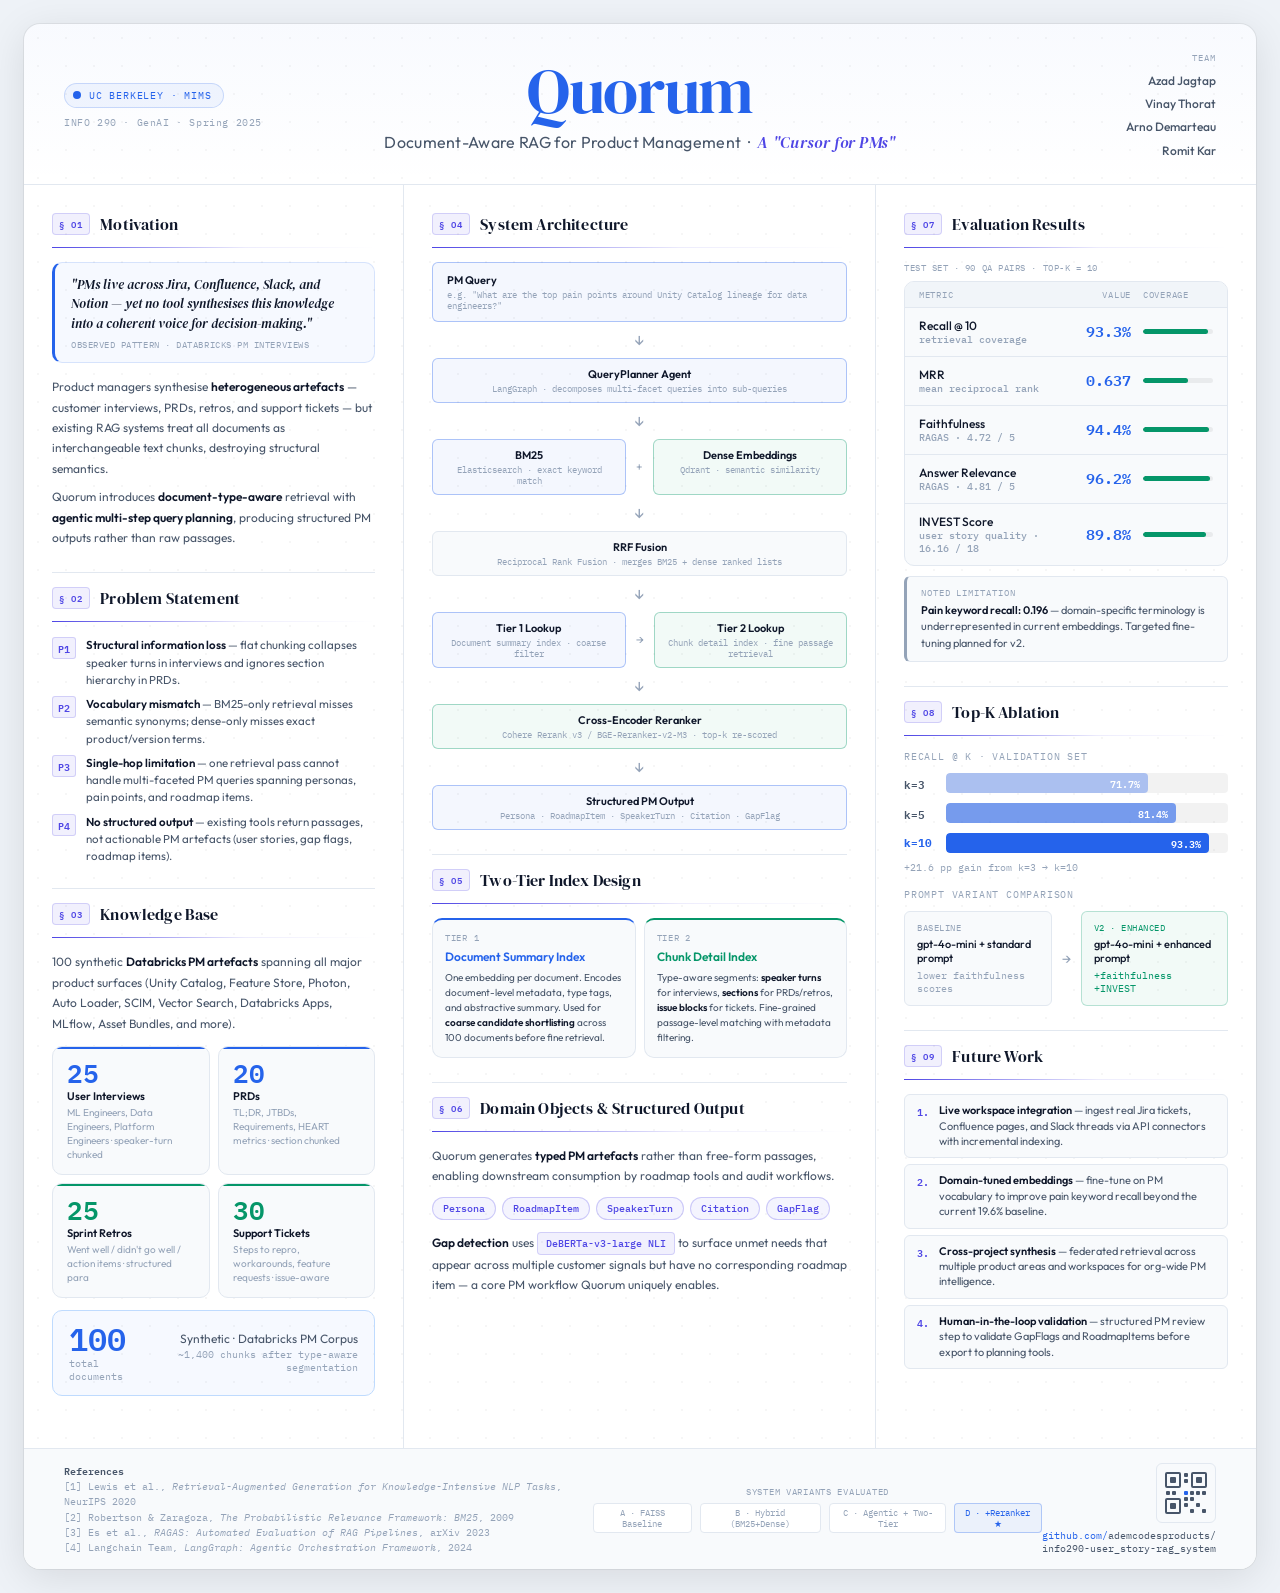
==== quorum_poster.html @ 97dcf59f "Add files via upload" ====
<!DOCTYPE html>
<html lang="en">
<head>
  <meta charset="UTF-8">
  <meta name="viewport" content="width=1800">
  <title>Quorum — Academic Poster</title>
  <link rel="preconnect" href="https://fonts.googleapis.com">
  <link rel="preconnect" href="https://fonts.gstatic.com" crossorigin>
  <link href="https://fonts.googleapis.com/css2?family=DM+Serif+Display:ital@0;1&family=IBM+Plex+Mono:ital,wght@0,400;0,500;0,600;1,400&family=Outfit:wght@300;400;500;600;700;800&display=swap" rel="stylesheet">

  <style>
    /* ─── TOKENS ──────────────────────────────────────────────── */
    :root {
      --bg:          #FFFFFF;
      --surface:     #F8FAFC;
      --surface-hi:  #F1F5F9;
      --border:      #E2E8F0;
      --border-accent: #BFDBFE;

      --text-primary:   #0F172A;
      --text-secondary: #475569;
      --text-dim:       #94A3B8;

      /* 3 accent colors only */
      --accent:  #2563EB;   /* blue  — architecture, key UI */
      --accent2: #059669;   /* green — results, positive */
      --accent3: #4F46E5;   /* indigo — section nums, chips */

      --font-display: 'DM Serif Display', serif;
      --font-body:    'Outfit', sans-serif;
      --font-mono:    'IBM Plex Mono', monospace;

      --r-sm: 6px;
      --r-md: 10px;
      --r-lg: 16px;
    }

    /* ─── RESET ───────────────────────────────────────────────── */
    *, *::before, *::after { box-sizing: border-box; margin: 0; padding: 0; }

    /* ─── POSTER CANVAS ───────────────────────────────────────── */
    body {
      background: #EEF2F7;
      display: flex;
      justify-content: center;
      align-items: flex-start;
      padding: 24px;
      min-height: 100vh;
      font-family: var(--font-body);
      color: var(--text-primary);
    }

    .poster {
      width: 1800px;
      min-height: 1240px;
      background: var(--bg);
      position: relative;
      overflow: hidden;
      border-radius: var(--r-lg);
      box-shadow: 0 8px 40px rgba(0,0,0,0.10), 0 0 0 1px rgba(0,0,0,0.06);
    }

    /* subtle dot-grid texture */
    .poster::before {
      content: '';
      position: absolute;
      inset: 0;
      background-image: radial-gradient(circle, rgba(0,0,0,0.035) 1px, transparent 1px);
      background-size: 28px 28px;
      pointer-events: none;
      z-index: 0;
    }

    .poster > * { position: relative; z-index: 1; }

    /* ─── HEADER ──────────────────────────────────────────────── */
    header {
      display: grid;
      grid-template-columns: 220px 1fr 220px;
      align-items: center;
      padding: 28px 40px 24px;
      border-bottom: 1px solid var(--border);
      background: linear-gradient(180deg, rgba(37,99,235,0.03) 0%, transparent 100%);
      gap: 20px;
    }

    .badge-left {
      display: flex;
      flex-direction: column;
      gap: 8px;
    }

    .institution-badge {
      display: inline-flex;
      align-items: center;
      gap: 8px;
      background: rgba(37,99,235,0.06);
      border: 1px solid rgba(37,99,235,0.2);
      border-radius: 20px;
      padding: 5px 12px 5px 8px;
      width: fit-content;
    }

    .inst-dot {
      width: 8px; height: 8px;
      background: var(--accent);
      border-radius: 50%;
      flex-shrink: 0;
    }

    .institution-badge span {
      font-family: var(--font-mono);
      font-size: 10px;
      color: var(--accent);
      letter-spacing: 0.08em;
      text-transform: uppercase;
    }

    .course-tag {
      font-family: var(--font-mono);
      font-size: 10px;
      color: var(--text-dim);
      letter-spacing: 0.06em;
    }

    .header-center { text-align: center; }

    .poster-title {
      font-family: var(--font-display);
      font-size: 64px;
      line-height: 1;
      letter-spacing: -0.02em;
      color: var(--text-primary);
      margin-bottom: 8px;
    }

    .poster-title span { color: var(--accent); }

    .poster-subtitle {
      font-family: var(--font-body);
      font-size: 16px;
      font-weight: 400;
      color: var(--text-secondary);
      letter-spacing: 0.02em;
    }

    .poster-subtitle em {
      font-style: italic;
      font-family: var(--font-display);
      color: var(--accent3);
    }

    .badge-right {
      text-align: right;
      display: flex;
      flex-direction: column;
      gap: 4px;
      align-items: flex-end;
    }

    .team-label {
      font-family: var(--font-mono);
      font-size: 9px;
      color: var(--text-dim);
      letter-spacing: 0.1em;
      text-transform: uppercase;
      margin-bottom: 4px;
    }

    .team-name {
      font-size: 12px;
      font-weight: 500;
      color: var(--text-secondary);
      line-height: 1.6;
    }

    /* ─── BODY GRID ───────────────────────────────────────────── */
    .body {
      display: grid;
      grid-template-columns: 380px 1fr 380px;
      gap: 0;
      min-height: 1040px;
    }

    .col {
      padding: 28px 28px;
      border-right: 1px solid var(--border);
    }

    .col:last-child { border-right: none; }

    /* ─── SECTION HEADERS ─────────────────────────────────────── */
    .section { margin-bottom: 24px; }

    .section-header {
      display: flex;
      align-items: center;
      gap: 10px;
      margin-bottom: 12px;
    }

    .section-num {
      font-family: var(--font-mono);
      font-size: 9px;
      font-weight: 600;
      color: var(--accent3);
      letter-spacing: 0.12em;
      background: rgba(79,70,229,0.08);
      border: 1px solid rgba(79,70,229,0.2);
      border-radius: 4px;
      padding: 2px 6px;
    }

    .section-title {
      font-family: var(--font-display);
      font-size: 16px;
      color: var(--text-primary);
      letter-spacing: 0.01em;
      flex: 1;
    }

    .section-rule {
      height: 1px;
      background: linear-gradient(90deg, var(--accent3) 0%, rgba(79,70,229,0.1) 60%, transparent 100%);
      margin-bottom: 14px;
    }

    .body-text {
      font-size: 12px;
      font-weight: 400;
      color: var(--text-secondary);
      line-height: 1.7;
    }

    strong { color: var(--text-primary); font-weight: 600; }

    /* ─── TAGS / PILLS ────────────────────────────────────────── */
    .tag {
      display: inline-block;
      font-family: var(--font-mono);
      font-size: 10px;
      padding: 2px 8px;
      border-radius: 4px;
      font-weight: 500;
    }
    .tag-accent  { background: rgba(37,99,235,0.08); color: var(--accent); border: 1px solid rgba(37,99,235,0.2); }
    .tag-accent3 { background: rgba(79,70,229,0.08); color: var(--accent3); border: 1px solid rgba(79,70,229,0.2); }

    /* ─── CORPUS CARDS ────────────────────────────────────────── */
    .corpus-grid {
      display: grid;
      grid-template-columns: 1fr 1fr;
      gap: 8px;
      margin-top: 12px;
    }

    .corpus-card {
      background: var(--surface);
      border: 1px solid var(--border);
      border-radius: var(--r-md);
      padding: 12px 14px;
      position: relative;
      overflow: hidden;
    }

    .corpus-card::before {
      content: '';
      position: absolute;
      top: 0; left: 0; right: 0;
      height: 2px;
    }

    .corpus-card.interviews::before,
    .corpus-card.prds::before        { background: var(--accent); }
    .corpus-card.retros::before,
    .corpus-card.tickets::before     { background: var(--accent2); }

    .corpus-card-count {
      font-family: var(--font-mono);
      font-size: 26px;
      font-weight: 600;
      line-height: 1;
      margin-bottom: 4px;
      color: var(--accent);
    }

    .corpus-card.retros  .corpus-card-count,
    .corpus-card.tickets .corpus-card-count { color: var(--accent2); }

    .corpus-card-label {
      font-size: 11px;
      color: var(--text-primary);
      font-weight: 600;
    }

    .corpus-card-desc {
      font-size: 10px;
      color: var(--text-dim);
      margin-top: 3px;
      line-height: 1.4;
    }

    .corpus-total {
      margin-top: 12px;
      background: rgba(37,99,235,0.04);
      border: 1px solid var(--border-accent);
      border-radius: var(--r-md);
      padding: 12px 16px;
      display: flex;
      align-items: center;
      justify-content: space-between;
    }

    .corpus-total-num {
      font-family: var(--font-mono);
      font-size: 32px;
      font-weight: 600;
      color: var(--accent);
      line-height: 1;
    }

    .corpus-total-label {
      font-size: 12px;
      color: var(--text-secondary);
      text-align: right;
    }

    /* ─── ARCHITECTURE DIAGRAM ────────────────────────────────── */
    .arch-pipeline {
      display: flex;
      flex-direction: column;
      gap: 6px;
      margin-top: 8px;
    }

    .arch-row { display: flex; align-items: center; gap: 6px; }

    .arch-box {
      flex: 1;
      background: var(--surface);
      border: 1px solid var(--border);
      border-radius: var(--r-sm);
      padding: 8px 12px;
      font-size: 11px;
      font-weight: 500;
      text-align: center;
      color: var(--text-secondary);
    }

    .arch-box.primary {
      border-color: rgba(37,99,235,0.35);
      background: rgba(37,99,235,0.05);
      color: var(--accent);
    }

    .arch-box.positive {
      border-color: rgba(5,150,105,0.35);
      background: rgba(5,150,105,0.05);
      color: var(--accent2);
    }

    .arch-box-subtitle {
      font-size: 9px;
      color: var(--text-dim);
      font-family: var(--font-mono);
      margin-top: 2px;
      font-weight: 400;
    }

    .arch-pair {
      display: flex;
      gap: 6px;
    }

    .arch-pair .arch-box { flex: 1; }

    /* ─── TIER DIAGRAM ────────────────────────────────────────── */
    .tier-container {
      display: flex;
      gap: 8px;
      margin-top: 8px;
    }

    .tier-card {
      flex: 1;
      background: var(--surface);
      border: 1px solid var(--border);
      border-radius: var(--r-md);
      padding: 12px;
    }

    .tier-label {
      font-family: var(--font-mono);
      font-size: 9px;
      color: var(--text-dim);
      letter-spacing: 0.08em;
      text-transform: uppercase;
      margin-bottom: 6px;
    }

    .tier-title {
      font-size: 12px;
      font-weight: 600;
      margin-bottom: 6px;
    }

    .tier-card.t1 { border-top: 2px solid var(--accent); }
    .tier-card.t1 .tier-title { color: var(--accent); }
    .tier-card.t2 { border-top: 2px solid var(--accent2); }
    .tier-card.t2 .tier-title { color: var(--accent2); }

    .tier-desc {
      font-size: 10px;
      color: var(--text-secondary);
      line-height: 1.5;
    }

    /* ─── DOMAIN OBJECTS ──────────────────────────────────────── */
    .domain-chips {
      display: flex;
      flex-wrap: wrap;
      gap: 6px;
      margin-top: 10px;
    }

    .domain-chip {
      font-family: var(--font-mono);
      font-size: 10px;
      padding: 4px 10px;
      border-radius: 20px;
      font-weight: 500;
      border: 1px solid rgba(79,70,229,0.25);
      background: rgba(79,70,229,0.06);
      color: var(--accent3);
    }

    /* ─── COMPACT METRICS TABLE ───────────────────────────────── */
    .metrics-table {
      background: var(--surface);
      border: 1px solid var(--border);
      border-radius: var(--r-md);
      overflow: hidden;
      margin-top: 8px;
    }

    .metrics-table-header {
      display: grid;
      grid-template-columns: 1fr 90px 70px;
      padding: 7px 14px;
      background: var(--surface-hi);
      border-bottom: 1px solid var(--border);
      font-family: var(--font-mono);
      font-size: 9px;
      color: var(--text-dim);
      letter-spacing: 0.08em;
      text-transform: uppercase;
    }

    .metric-row {
      display: grid;
      grid-template-columns: 1fr 90px 70px;
      align-items: center;
      padding: 0 14px;
      border-bottom: 1px solid var(--border);
      min-height: 42px;
    }

    .metric-row:last-child { border-bottom: none; }

    .metric-row-name {
      font-size: 12px;
      font-weight: 500;
      color: var(--text-primary);
      padding: 10px 0;
    }

    .metric-row-sub {
      font-size: 10px;
      color: var(--text-dim);
      font-family: var(--font-mono);
      display: block;
    }

    .metric-row-value {
      font-family: var(--font-mono);
      font-size: 15px;
      font-weight: 600;
      color: var(--accent);
      text-align: right;
      padding-right: 12px;
    }

    .metric-row-bar-wrap {
      height: 5px;
      background: rgba(0,0,0,0.06);
      border-radius: 3px;
      overflow: hidden;
    }

    .metric-row-bar {
      height: 100%;
      border-radius: 3px;
      background: var(--accent2);
    }

    /* ─── LIMITATION BOX ──────────────────────────────────────── */
    .limitation-box {
      background: var(--surface);
      border: 1px solid var(--border);
      border-left: 3px solid var(--text-dim);
      border-radius: var(--r-sm);
      padding: 10px 14px;
      margin-top: 10px;
    }

    .limitation-label {
      font-family: var(--font-mono);
      font-size: 9px;
      color: var(--text-dim);
      letter-spacing: 0.1em;
      text-transform: uppercase;
      margin-bottom: 4px;
    }

    .limitation-text {
      font-size: 11px;
      color: var(--text-secondary);
      line-height: 1.5;
    }

    /* ─── ABLATION CHART ──────────────────────────────────────── */
    .ablation-title {
      font-family: var(--font-mono);
      font-size: 10px;
      color: var(--text-dim);
      letter-spacing: 0.08em;
      text-transform: uppercase;
      margin-bottom: 10px;
    }

    .ablation-chart {
      display: flex;
      flex-direction: column;
      gap: 10px;
    }

    .ablation-row {
      display: flex;
      align-items: center;
      gap: 10px;
    }

    .ablation-key {
      font-family: var(--font-mono);
      font-size: 11px;
      font-weight: 600;
      width: 32px;
      flex-shrink: 0;
      color: var(--text-secondary);
    }

    .ablation-bar-bg {
      flex: 1;
      height: 20px;
      background: rgba(0,0,0,0.05);
      border-radius: 4px;
      overflow: hidden;
    }

    .ablation-bar-fill {
      height: 100%;
      border-radius: 4px;
      display: flex;
      align-items: center;
      justify-content: flex-end;
      padding-right: 8px;
    }

    .ablation-bar-fill.low  { background: rgba(37,99,235,0.35); }
    .ablation-bar-fill.mid  { background: rgba(37,99,235,0.60); }
    .ablation-bar-fill.high { background: var(--accent); }

    .ablation-bar-label {
      font-family: var(--font-mono);
      font-size: 10px;
      font-weight: 600;
      color: #fff;
    }

    /* ─── FUTURE WORK ─────────────────────────────────────────── */
    .future-grid {
      display: flex;
      flex-direction: column;
      gap: 6px;
    }

    .future-item {
      display: flex;
      align-items: flex-start;
      gap: 10px;
      background: var(--surface);
      border: 1px solid var(--border);
      border-radius: var(--r-sm);
      padding: 8px 12px;
      font-size: 11px;
      color: var(--text-secondary);
      line-height: 1.4;
    }

    .future-num {
      font-family: var(--font-mono);
      font-size: 10px;
      font-weight: 600;
      color: var(--accent3);
      flex-shrink: 0;
      margin-top: 1px;
    }

    /* ─── MOTIVATION CALLOUT ──────────────────────────────────── */
    .callout {
      background: rgba(37,99,235,0.04);
      border: 1px solid rgba(37,99,235,0.15);
      border-left: 3px solid var(--accent);
      border-radius: var(--r-md);
      padding: 12px 16px;
      margin-bottom: 14px;
    }

    .callout-quote {
      font-family: var(--font-display);
      font-style: italic;
      font-size: 13px;
      color: var(--text-primary);
      line-height: 1.5;
    }

    .callout-source {
      font-family: var(--font-mono);
      font-size: 9px;
      color: var(--text-dim);
      margin-top: 6px;
      letter-spacing: 0.06em;
      text-transform: uppercase;
    }

    /* ─── PROBLEM ITEMS ───────────────────────────────────────── */
    .problem-list {
      display: flex;
      flex-direction: column;
      gap: 7px;
    }

    .problem-item {
      display: flex;
      gap: 10px;
      align-items: flex-start;
    }

    .problem-num {
      font-family: var(--font-mono);
      font-size: 10px;
      font-weight: 600;
      color: var(--accent3);
      background: rgba(79,70,229,0.08);
      border: 1px solid rgba(79,70,229,0.2);
      border-radius: 3px;
      padding: 1px 5px;
      flex-shrink: 0;
      margin-top: 1px;
    }

    .problem-text {
      font-size: 11.5px;
      color: var(--text-secondary);
      line-height: 1.5;
    }

    /* ─── SMALL SEPARATOR ─────────────────────────────────────── */
    .mini-sep {
      height: 1px;
      background: var(--border);
      margin: 14px 0;
    }

    /* ─── FOOTER ──────────────────────────────────────────────── */
    footer {
      border-top: 1px solid var(--border);
      padding: 14px 40px;
      display: flex;
      align-items: center;
      justify-content: space-between;
      background: var(--surface);
    }

    .footer-refs {
      font-family: var(--font-mono);
      font-size: 9.5px;
      color: var(--text-dim);
      line-height: 1.6;
    }

    .footer-refs strong { color: var(--text-secondary); }

    .footer-middle { text-align: center; }

    .footer-system-label {
      font-family: var(--font-mono);
      font-size: 9px;
      color: var(--text-dim);
      letter-spacing: 0.08em;
      text-transform: uppercase;
      margin-bottom: 6px;
    }

    .footer-variants { display: flex; gap: 8px; }

    .variant-chip {
      font-family: var(--font-mono);
      font-size: 9px;
      padding: 3px 8px;
      border-radius: 4px;
      border: 1px solid var(--border);
      color: var(--text-dim);
      background: var(--bg);
    }

    .variant-chip.active {
      color: var(--accent);
      border-color: rgba(37,99,235,0.3);
      background: rgba(37,99,235,0.06);
    }

    .footer-github {
      text-align: right;
      display: flex;
      flex-direction: column;
      align-items: flex-end;
      gap: 6px;
    }

    .github-link {
      font-family: var(--font-mono);
      font-size: 10px;
      color: var(--text-secondary);
    }

    .github-link span { color: var(--accent); }

    .qr-box {
      width: 60px; height: 60px;
      border: 1px solid var(--border);
      border-radius: var(--r-sm);
      background: var(--surface);
      display: flex;
      align-items: center;
      justify-content: center;
    }

    /* prompt variant comparison */
    .variant-compare {
      display: flex;
      gap: 8px;
      margin-top: 8px;
    }

    .vc-box {
      flex: 1;
      background: var(--surface);
      border: 1px solid var(--border);
      border-radius: var(--r-sm);
      padding: 10px 12px;
    }

    .vc-box.active {
      background: rgba(5,150,105,0.05);
      border-color: rgba(5,150,105,0.25);
    }

    .vc-label {
      font-family: var(--font-mono);
      font-size: 9px;
      color: var(--text-dim);
      text-transform: uppercase;
      letter-spacing: 0.06em;
      margin-bottom: 4px;
    }

    .vc-box.active .vc-label { color: var(--accent2); }

    .vc-name {
      font-size: 11px;
      font-weight: 500;
      color: var(--text-primary);
    }

    .vc-note {
      font-family: var(--font-mono);
      font-size: 10px;
      color: var(--text-dim);
      margin-top: 4px;
    }

    .vc-box.active .vc-note { color: var(--accent2); }
  </style>
</head>
<body>
<div class="poster">

  <!-- ════════════════════════════════ HEADER ════════════════════════════════ -->
  <header>
    <div class="badge-left">
      <div class="institution-badge">
        <span class="inst-dot"></span>
        <span>UC Berkeley · MIMS</span>
      </div>
      <div class="course-tag">INFO 290 · GenAI · Spring 2025</div>
    </div>

    <div class="header-center">
      <div class="poster-title"><span>Quorum</span></div>
      <div class="poster-subtitle">
        Document-Aware RAG for Product Management &nbsp;·&nbsp;
        <em>A "Cursor for PMs"</em>
      </div>
    </div>

    <div class="badge-right">
      <div class="team-label">Team</div>
      <div class="team-name">Azad Jagtap</div>
      <div class="team-name">Vinay Thorat</div>
      <div class="team-name">Arno Demarteau</div>
      <div class="team-name">Romit Kar</div>
    </div>
  </header>

  <!-- ════════════════════════════════ BODY ══════════════════════════════════ -->
  <div class="body">

    <!-- ═══════════ COL 1 — Motivation, Problem, Knowledge Base ═══════════ -->
    <div class="col">

      <!-- § 1 MOTIVATION -->
      <div class="section">
        <div class="section-header">
          <span class="section-num">§ 01</span>
          <span class="section-title">Motivation</span>
        </div>
        <div class="section-rule"></div>

        <div class="callout">
          <div class="callout-quote">"PMs live across Jira, Confluence, Slack, and Notion — yet no tool synthesises this knowledge into a coherent voice for decision-making."</div>
          <div class="callout-source">Observed pattern · Databricks PM interviews</div>
        </div>

        <p class="body-text">
          Product managers synthesise <strong>heterogeneous artefacts</strong> — customer interviews,
          PRDs, retros, and support tickets — but existing RAG systems treat all documents as
          interchangeable text chunks, destroying structural semantics.
        </p>
        <p class="body-text" style="margin-top: 8px;">
          Quorum introduces <strong>document-type-aware</strong> retrieval with
          <strong>agentic multi-step query planning</strong>, producing structured PM
          outputs rather than raw passages.
        </p>
      </div>

      <div class="mini-sep"></div>

      <!-- § 2 PROBLEM -->
      <div class="section">
        <div class="section-header">
          <span class="section-num">§ 02</span>
          <span class="section-title">Problem Statement</span>
        </div>
        <div class="section-rule"></div>

        <div class="problem-list">
          <div class="problem-item">
            <span class="problem-num">P1</span>
            <span class="problem-text"><strong>Structural information loss</strong> — flat chunking collapses speaker turns in interviews and ignores section hierarchy in PRDs.</span>
          </div>
          <div class="problem-item">
            <span class="problem-num">P2</span>
            <span class="problem-text"><strong>Vocabulary mismatch</strong> — BM25-only retrieval misses semantic synonyms; dense-only misses exact product/version terms.</span>
          </div>
          <div class="problem-item">
            <span class="problem-num">P3</span>
            <span class="problem-text"><strong>Single-hop limitation</strong> — one retrieval pass cannot handle multi-faceted PM queries spanning personas, pain points, and roadmap items.</span>
          </div>
          <div class="problem-item">
            <span class="problem-num">P4</span>
            <span class="problem-text"><strong>No structured output</strong> — existing tools return passages, not actionable PM artefacts (user stories, gap flags, roadmap items).</span>
          </div>
        </div>
      </div>

      <div class="mini-sep"></div>

      <!-- § 3 KNOWLEDGE BASE -->
      <div class="section">
        <div class="section-header">
          <span class="section-num">§ 03</span>
          <span class="section-title">Knowledge Base</span>
        </div>
        <div class="section-rule"></div>

        <p class="body-text">
          100 synthetic <strong>Databricks PM artefacts</strong> spanning all major product surfaces
          (Unity Catalog, Feature Store, Photon, Auto Loader, SCIM, Vector Search,
          Databricks Apps, MLflow, Asset Bundles, and more).
        </p>

        <div class="corpus-grid">
          <div class="corpus-card interviews">
            <div class="corpus-card-count">25</div>
            <div class="corpus-card-label">User Interviews</div>
            <div class="corpus-card-desc">ML Engineers, Data Engineers, Platform Engineers · speaker-turn chunked</div>
          </div>
          <div class="corpus-card prds">
            <div class="corpus-card-count">20</div>
            <div class="corpus-card-label">PRDs</div>
            <div class="corpus-card-desc">TL;DR, JTBDs, Requirements, HEART metrics · section chunked</div>
          </div>
          <div class="corpus-card retros">
            <div class="corpus-card-count">25</div>
            <div class="corpus-card-label">Sprint Retros</div>
            <div class="corpus-card-desc">Went well / didn't go well / action items · structured para</div>
          </div>
          <div class="corpus-card tickets">
            <div class="corpus-card-count">30</div>
            <div class="corpus-card-label">Support Tickets</div>
            <div class="corpus-card-desc">Steps to repro, workarounds, feature requests · issue-aware</div>
          </div>
        </div>

        <div class="corpus-total">
          <div>
            <div class="corpus-total-num">100</div>
            <div style="font-size:10px; color:var(--text-dim); font-family:var(--font-mono); margin-top:2px;">total documents</div>
          </div>
          <div class="corpus-total-label">
            <div style="color:var(--text-secondary); font-size:12px;">Synthetic · Databricks PM Corpus</div>
            <div style="font-family:var(--font-mono); font-size:10px; color:var(--text-dim); margin-top:2px;">~1,400 chunks after type-aware segmentation</div>
          </div>
        </div>
      </div>

    </div><!-- /col 1 -->

    <!-- ═══════════ COL 2 — Architecture, Two-Tier Index, Domain Objects ═════ -->
    <div class="col">

      <!-- § 4 SYSTEM ARCHITECTURE -->
      <div class="section">
        <div class="section-header">
          <span class="section-num">§ 04</span>
          <span class="section-title">System Architecture</span>
        </div>
        <div class="section-rule"></div>

        <div class="arch-pipeline">
          <div class="arch-row">
            <div class="arch-box primary" style="text-align:left; padding: 10px 14px;">
              <strong>PM Query</strong>
              <div class="arch-box-subtitle">e.g. "What are the top pain points around Unity Catalog lineage for data engineers?"</div>
            </div>
          </div>

          <div style="display:flex; justify-content:center; color:var(--text-dim); font-size:16px; padding: 2px 0;">↓</div>

          <div class="arch-row">
            <div class="arch-box primary">
              <strong>QueryPlanner Agent</strong>
              <div class="arch-box-subtitle">LangGraph · decomposes multi-facet queries into sub-queries</div>
            </div>
          </div>

          <div style="display:flex; justify-content:center; color:var(--text-dim); font-size:16px; padding: 2px 0;">↓</div>

          <div class="arch-pair">
            <div class="arch-box primary">
              <strong>BM25</strong>
              <div class="arch-box-subtitle">Elasticsearch · exact keyword match</div>
            </div>
            <div style="display:flex; align-items:center; color:var(--text-dim); font-size:12px; flex-shrink:0; padding:0 4px;">+</div>
            <div class="arch-box positive">
              <strong>Dense Embeddings</strong>
              <div class="arch-box-subtitle">Qdrant · semantic similarity</div>
            </div>
          </div>

          <div style="display:flex; justify-content:center; color:var(--text-dim); font-size:16px; padding: 2px 0;">↓</div>

          <div class="arch-row">
            <div class="arch-box">
              <strong>RRF Fusion</strong>
              <div class="arch-box-subtitle">Reciprocal Rank Fusion · merges BM25 + dense ranked lists</div>
            </div>
          </div>

          <div style="display:flex; justify-content:center; color:var(--text-dim); font-size:16px; padding: 2px 0;">↓</div>

          <div class="arch-pair">
            <div class="arch-box primary">
              <strong>Tier 1 Lookup</strong>
              <div class="arch-box-subtitle">Document summary index · coarse filter</div>
            </div>
            <div style="display:flex; align-items:center; color:var(--text-dim); font-size:12px; flex-shrink:0; padding:0 4px;">→</div>
            <div class="arch-box positive">
              <strong>Tier 2 Lookup</strong>
              <div class="arch-box-subtitle">Chunk detail index · fine passage retrieval</div>
            </div>
          </div>

          <div style="display:flex; justify-content:center; color:var(--text-dim); font-size:16px; padding: 2px 0;">↓</div>

          <div class="arch-row">
            <div class="arch-box positive">
              <strong>Cross-Encoder Reranker</strong>
              <div class="arch-box-subtitle">Cohere Rerank v3 / BGE-Reranker-v2-M3 · top-k re-scored</div>
            </div>
          </div>

          <div style="display:flex; justify-content:center; color:var(--text-dim); font-size:16px; padding: 2px 0;">↓</div>

          <div class="arch-row">
            <div class="arch-box primary">
              <strong>Structured PM Output</strong>
              <div class="arch-box-subtitle">Persona · RoadmapItem · SpeakerTurn · Citation · GapFlag</div>
            </div>
          </div>
        </div>

      </div>

      <div class="mini-sep"></div>

      <!-- § 5 TWO-TIER INDEX -->
      <div class="section">
        <div class="section-header">
          <span class="section-num">§ 05</span>
          <span class="section-title">Two-Tier Index Design</span>
        </div>
        <div class="section-rule"></div>

        <div class="tier-container">
          <div class="tier-card t1">
            <div class="tier-label">Tier 1</div>
            <div class="tier-title">Document Summary Index</div>
            <div class="tier-desc">
              One embedding per document. Encodes document-level metadata, type tags, and abstractive summary. Used for <strong>coarse candidate shortlisting</strong> across 100 documents before fine retrieval.
            </div>
          </div>
          <div class="tier-card t2">
            <div class="tier-label">Tier 2</div>
            <div class="tier-title">Chunk Detail Index</div>
            <div class="tier-desc">
              Type-aware segments: <strong>speaker turns</strong> for interviews, <strong>sections</strong> for PRDs/retros, <strong>issue blocks</strong> for tickets. Fine-grained passage-level matching with metadata filtering.
            </div>
          </div>
        </div>
      </div>

      <div class="mini-sep"></div>

      <!-- § 6 DOMAIN OBJECTS -->
      <div class="section">
        <div class="section-header">
          <span class="section-num">§ 06</span>
          <span class="section-title">Domain Objects &amp; Structured Output</span>
        </div>
        <div class="section-rule"></div>

        <p class="body-text">
          Quorum generates <strong>typed PM artefacts</strong> rather than free-form passages,
          enabling downstream consumption by roadmap tools and audit workflows.
        </p>

        <div class="domain-chips">
          <span class="domain-chip">Persona</span>
          <span class="domain-chip">RoadmapItem</span>
          <span class="domain-chip">SpeakerTurn</span>
          <span class="domain-chip">Citation</span>
          <span class="domain-chip">GapFlag</span>
        </div>

        <div style="margin-top: 12px;">
          <p class="body-text">
            <strong>Gap detection</strong> uses <span class="tag tag-accent3">DeBERTa-v3-large NLI</span> to surface
            unmet needs that appear across multiple customer signals but have no corresponding
            roadmap item — a core PM workflow Quorum uniquely enables.
          </p>
        </div>
      </div>

    </div><!-- /col 2 -->

    <!-- ═══════════ COL 3 — Results, Ablation, Future Work ════════════════ -->
    <div class="col">

      <!-- § 7 EVALUATION RESULTS -->
      <div class="section">
        <div class="section-header">
          <span class="section-num">§ 07</span>
          <span class="section-title">Evaluation Results</span>
        </div>
        <div class="section-rule"></div>

        <div style="font-family:var(--font-mono); font-size:9px; color:var(--text-dim); letter-spacing:0.06em; text-transform:uppercase; margin-bottom:8px;">
          Test set · 90 QA pairs · top-k = 10
        </div>

        <!-- Compact metrics table -->
        <div class="metrics-table">
          <div class="metrics-table-header">
            <span>Metric</span>
            <span style="text-align:right; padding-right:12px;">Value</span>
            <span>Coverage</span>
          </div>

          <div class="metric-row">
            <div class="metric-row-name">
              Recall @ 10
              <span class="metric-row-sub">retrieval coverage</span>
            </div>
            <div class="metric-row-value">93.3%</div>
            <div>
              <div class="metric-row-bar-wrap">
                <div class="metric-row-bar" style="width: 93.3%;"></div>
              </div>
            </div>
          </div>

          <div class="metric-row">
            <div class="metric-row-name">
              MRR
              <span class="metric-row-sub">mean reciprocal rank</span>
            </div>
            <div class="metric-row-value">0.637</div>
            <div>
              <div class="metric-row-bar-wrap">
                <div class="metric-row-bar" style="width: 63.7%;"></div>
              </div>
            </div>
          </div>

          <div class="metric-row">
            <div class="metric-row-name">
              Faithfulness
              <span class="metric-row-sub">RAGAS · 4.72 / 5</span>
            </div>
            <div class="metric-row-value">94.4%</div>
            <div>
              <div class="metric-row-bar-wrap">
                <div class="metric-row-bar" style="width: 94.4%;"></div>
              </div>
            </div>
          </div>

          <div class="metric-row">
            <div class="metric-row-name">
              Answer Relevance
              <span class="metric-row-sub">RAGAS · 4.81 / 5</span>
            </div>
            <div class="metric-row-value">96.2%</div>
            <div>
              <div class="metric-row-bar-wrap">
                <div class="metric-row-bar" style="width: 96.2%;"></div>
              </div>
            </div>
          </div>

          <div class="metric-row">
            <div class="metric-row-name">
              INVEST Score
              <span class="metric-row-sub">user story quality · 16.16 / 18</span>
            </div>
            <div class="metric-row-value">89.8%</div>
            <div>
              <div class="metric-row-bar-wrap">
                <div class="metric-row-bar" style="width: 89.8%;"></div>
              </div>
            </div>
          </div>
        </div>

        <div class="limitation-box">
          <div class="limitation-label">Noted Limitation</div>
          <div class="limitation-text">
            <strong>Pain keyword recall: 0.196</strong> — domain-specific terminology
            is underrepresented in current embeddings. Targeted fine-tuning planned for v2.
          </div>
        </div>
      </div>

      <div class="mini-sep"></div>

      <!-- § 8 ABLATION -->
      <div class="section">
        <div class="section-header">
          <span class="section-num">§ 08</span>
          <span class="section-title">Top-K Ablation</span>
        </div>
        <div class="section-rule"></div>

        <div class="ablation-title">Recall @ K · Validation set</div>

        <div class="ablation-chart">
          <div class="ablation-row">
            <div class="ablation-key">k=3</div>
            <div class="ablation-bar-bg">
              <div class="ablation-bar-fill low" style="width: 71.7%;">
                <span class="ablation-bar-label">71.7%</span>
              </div>
            </div>
          </div>
          <div class="ablation-row">
            <div class="ablation-key">k=5</div>
            <div class="ablation-bar-bg">
              <div class="ablation-bar-fill mid" style="width: 81.4%;">
                <span class="ablation-bar-label">81.4%</span>
              </div>
            </div>
          </div>
          <div class="ablation-row">
            <div class="ablation-key" style="color:var(--accent); font-weight:700;">k=10</div>
            <div class="ablation-bar-bg">
              <div class="ablation-bar-fill high" style="width: 93.3%;">
                <span class="ablation-bar-label">93.3%</span>
              </div>
            </div>
          </div>
        </div>

        <div style="margin-top:8px; font-size:10px; color:var(--text-dim); font-family:var(--font-mono);">
          +21.6 pp gain from k=3 → k=10
        </div>

        <div style="margin-top: 14px;">
          <div class="ablation-title">Prompt Variant Comparison</div>
          <div class="variant-compare">
            <div class="vc-box">
              <div class="vc-label">Baseline</div>
              <div class="vc-name">gpt-4o-mini + standard prompt</div>
              <div class="vc-note">lower faithfulness scores</div>
            </div>
            <div style="display:flex; align-items:center; color:var(--text-dim); font-size:14px; padding: 0 2px;">→</div>
            <div class="vc-box active">
              <div class="vc-label">V2 · Enhanced</div>
              <div class="vc-name">gpt-4o-mini + enhanced prompt</div>
              <div class="vc-note">+faithfulness  +INVEST</div>
            </div>
          </div>
        </div>
      </div>

      <div class="mini-sep"></div>

      <!-- § 9 FUTURE WORK -->
      <div class="section">
        <div class="section-header">
          <span class="section-num">§ 09</span>
          <span class="section-title">Future Work</span>
        </div>
        <div class="section-rule"></div>

        <div class="future-grid">
          <div class="future-item">
            <span class="future-num">1.</span>
            <span><strong>Live workspace integration</strong> — ingest real Jira tickets, Confluence pages, and Slack threads via API connectors with incremental indexing.</span>
          </div>
          <div class="future-item">
            <span class="future-num">2.</span>
            <span><strong>Domain-tuned embeddings</strong> — fine-tune on PM vocabulary to improve pain keyword recall beyond the current 19.6% baseline.</span>
          </div>
          <div class="future-item">
            <span class="future-num">3.</span>
            <span><strong>Cross-project synthesis</strong> — federated retrieval across multiple product areas and workspaces for org-wide PM intelligence.</span>
          </div>
          <div class="future-item">
            <span class="future-num">4.</span>
            <span><strong>Human-in-the-loop validation</strong> — structured PM review step to validate GapFlags and RoadmapItems before export to planning tools.</span>
          </div>
        </div>
      </div>

    </div><!-- /col 3 -->

  </div><!-- /body -->

  <!-- ════════════════════════════════ FOOTER ════════════════════════════════ -->
  <footer>
    <div class="footer-refs">
      <strong>References</strong><br>
      [1] Lewis et al., <em>Retrieval-Augmented Generation for Knowledge-Intensive NLP Tasks</em>, NeurIPS 2020<br>
      [2] Robertson &amp; Zaragoza, <em>The Probabilistic Relevance Framework: BM25</em>, 2009<br>
      [3] Es et al., <em>RAGAS: Automated Evaluation of RAG Pipelines</em>, arXiv 2023<br>
      [4] Langchain Team, <em>LangGraph: Agentic Orchestration Framework</em>, 2024
    </div>

    <div class="footer-middle">
      <div class="footer-system-label">System Variants Evaluated</div>
      <div class="footer-variants">
        <span class="variant-chip">A · FAISS Baseline</span>
        <span class="variant-chip">B · Hybrid (BM25+Dense)</span>
        <span class="variant-chip">C · Agentic + Two-Tier</span>
        <span class="variant-chip active">D · +Reranker ★</span>
      </div>
    </div>

    <div class="footer-github">
      <div class="qr-box">
        <svg width="48" height="48" viewBox="0 0 48 48" xmlns="http://www.w3.org/2000/svg">
          <rect width="48" height="48" fill="#F8FAFC" rx="4"/>
          <rect x="4" y="4" width="14" height="14" rx="1" fill="none" stroke="#475569" stroke-width="2"/>
          <rect x="8" y="8" width="6" height="6" rx="1" fill="#475569"/>
          <rect x="30" y="4" width="14" height="14" rx="1" fill="none" stroke="#475569" stroke-width="2"/>
          <rect x="34" y="8" width="6" height="6" rx="1" fill="#475569"/>
          <rect x="4" y="30" width="14" height="14" rx="1" fill="none" stroke="#475569" stroke-width="2"/>
          <rect x="8" y="34" width="6" height="6" rx="1" fill="#475569"/>
          <rect x="22" y="4" width="4" height="4" rx="1" fill="#475569"/>
          <rect x="22" y="10" width="4" height="4" rx="1" fill="#475569"/>
          <rect x="4" y="22" width="4" height="4" rx="1" fill="#475569"/>
          <rect x="10" y="22" width="4" height="4" rx="1" fill="#475569"/>
          <rect x="22" y="22" width="4" height="4" rx="1" fill="#2563EB"/>
          <rect x="28" y="22" width="4" height="4" rx="1" fill="#475569"/>
          <rect x="34" y="22" width="4" height="4" rx="1" fill="#475569"/>
          <rect x="40" y="22" width="4" height="4" rx="1" fill="#475569"/>
          <rect x="22" y="28" width="4" height="4" rx="1" fill="#475569"/>
          <rect x="28" y="28" width="4" height="4" rx="1" fill="#475569"/>
          <rect x="22" y="34" width="4" height="4" rx="1" fill="#475569"/>
          <rect x="34" y="34" width="4" height="4" rx="1" fill="#475569"/>
          <rect x="28" y="40" width="4" height="4" rx="1" fill="#475569"/>
          <rect x="40" y="40" width="4" height="4" rx="1" fill="#475569"/>
        </svg>
      </div>
      <div class="github-link">
        <span>github.com/</span>ademcodesproducts/<br>info290-user_story-rag_system
      </div>
    </div>
  </footer>

</div>
</body>
</html>
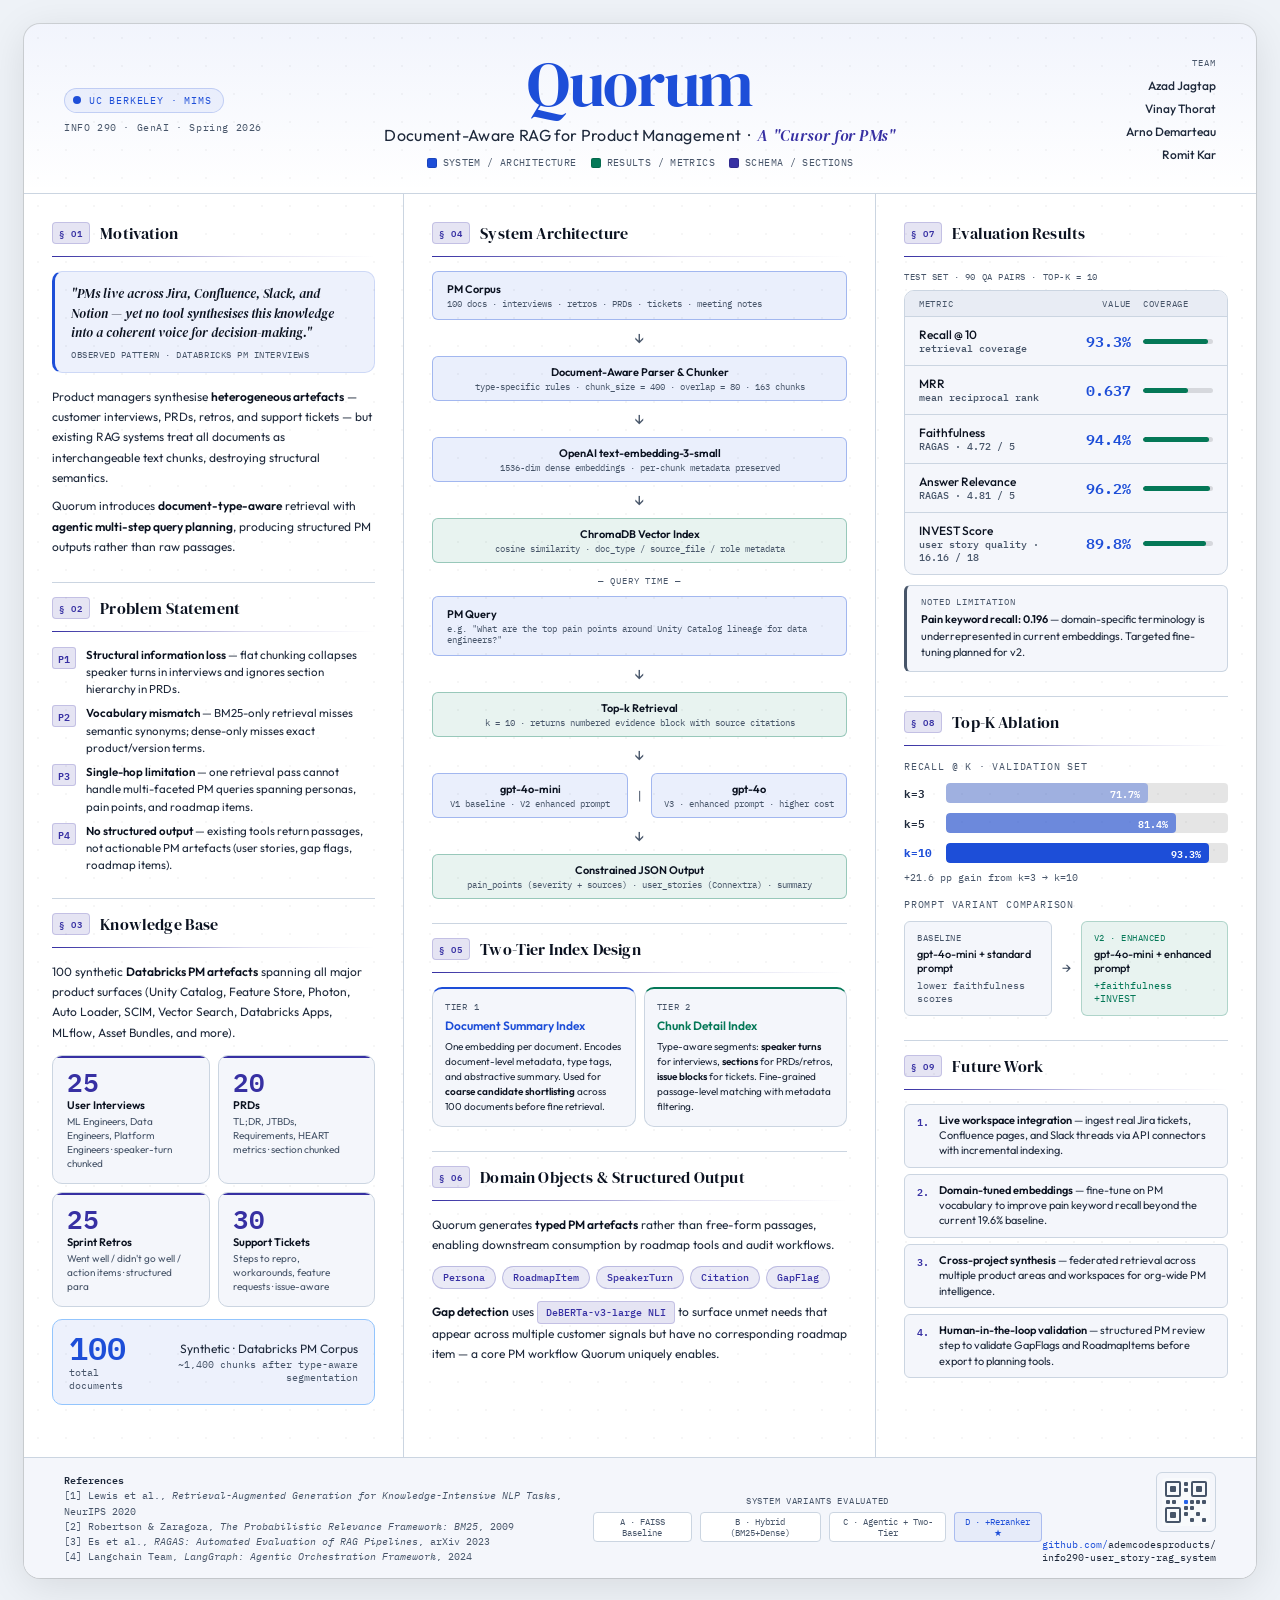
==== commit 92e4cd76: "Update poster: print-friendly styling and corrected architecture - Darken text and accent tokens, bo" ====
--- a/quorum_poster.html
+++ b/quorum_poster.html
@@ -10,21 +10,26 @@
 
   <style>
     /* ─── TOKENS ──────────────────────────────────────────────── */
+    /* Color system (each colour carries one consistent meaning):
+        BLUE   (--accent)  → System / Architecture / Pipeline
+        GREEN  (--accent2) → Results / Metrics / Positive outcomes
+        INDIGO (--accent3) → Schema / Sections / Categories
+       Text colours are deliberately dark so the poster prints legibly. */
     :root {
       --bg:          #FFFFFF;
-      --surface:     #F8FAFC;
-      --surface-hi:  #F1F5F9;
-      --border:      #E2E8F0;
-      --border-accent: #BFDBFE;
-
-      --text-primary:   #0F172A;
-      --text-secondary: #475569;
-      --text-dim:       #94A3B8;
-
-      /* 3 accent colors only */
-      --accent:  #2563EB;   /* blue  — architecture, key UI */
-      --accent2: #059669;   /* green — results, positive */
-      --accent3: #4F46E5;   /* indigo — section nums, chips */
+      --surface:     #F4F6FB;
+      --surface-hi:  #E8ECF4;
+      --border:      #CBD5E1;
+      --border-accent: #93C5FD;
+
+      --text-primary:   #0B1220;   /* near-black — headings & emphasis */
+      --text-secondary: #1E293B;   /* dark slate — body text (print-safe) */
+      --text-dim:       #475569;   /* mid slate — labels & captions (print-safe) */
+
+      /* 3 accent colors with dedicated meaning */
+      --accent:  #1D4ED8;          /* BLUE   · system / architecture */
+      --accent2: #047857;          /* GREEN  · results / metrics */
+      --accent3: #3730A3;          /* INDIGO · schema / sections */
 
       --font-display: 'DM Serif Display', serif;
       --font-body:    'Outfit', sans-serif;
@@ -57,7 +62,7 @@
       position: relative;
       overflow: hidden;
       border-radius: var(--r-lg);
-      box-shadow: 0 8px 40px rgba(0,0,0,0.10), 0 0 0 1px rgba(0,0,0,0.06);
+      box-shadow: 0 8px 40px rgba(0,0,0,0.10), 0 0 0 1px rgba(0,0,0,0.12);
     }
 
     /* subtle dot-grid texture */
@@ -80,7 +85,7 @@
       align-items: center;
       padding: 28px 40px 24px;
       border-bottom: 1px solid var(--border);
-      background: linear-gradient(180deg, rgba(37,99,235,0.03) 0%, transparent 100%);
+      background: linear-gradient(180deg, rgba(29,78,216,0.06) 0%, transparent 100%);
       gap: 20px;
     }
 
@@ -94,8 +99,8 @@
       display: inline-flex;
       align-items: center;
       gap: 8px;
-      background: rgba(37,99,235,0.06);
-      border: 1px solid rgba(37,99,235,0.2);
+      background: rgba(29,78,216,0.06);
+      border: 1px solid rgba(29,78,216,0.2);
       border-radius: 20px;
       padding: 5px 12px 5px 8px;
       width: fit-content;
@@ -205,8 +210,8 @@
       font-weight: 600;
       color: var(--accent3);
       letter-spacing: 0.12em;
-      background: rgba(79,70,229,0.08);
-      border: 1px solid rgba(79,70,229,0.2);
+      background: rgba(55,48,163,0.13);
+      border: 1px solid rgba(55,48,163,0.2);
       border-radius: 4px;
       padding: 2px 6px;
     }
@@ -221,7 +226,7 @@
 
     .section-rule {
       height: 1px;
-      background: linear-gradient(90deg, var(--accent3) 0%, rgba(79,70,229,0.1) 60%, transparent 100%);
+      background: linear-gradient(90deg, var(--accent3) 0%, rgba(55,48,163,0.2) 60%, transparent 100%);
       margin-bottom: 14px;
     }
 
@@ -243,8 +248,8 @@
       border-radius: 4px;
       font-weight: 500;
     }
-    .tag-accent  { background: rgba(37,99,235,0.08); color: var(--accent); border: 1px solid rgba(37,99,235,0.2); }
-    .tag-accent3 { background: rgba(79,70,229,0.08); color: var(--accent3); border: 1px solid rgba(79,70,229,0.2); }
+    .tag-accent  { background: rgba(29,78,216,0.08); color: var(--accent); border: 1px solid rgba(29,78,216,0.2); }
+    .tag-accent3 { background: rgba(55,48,163,0.13); color: var(--accent3); border: 1px solid rgba(55,48,163,0.2); }
 
     /* ─── CORPUS CARDS ────────────────────────────────────────── */
     .corpus-grid {
@@ -270,10 +275,11 @@
       height: 2px;
     }
 
+    /* Corpus cards = document categories → indigo (schema / sections) */
     .corpus-card.interviews::before,
-    .corpus-card.prds::before        { background: var(--accent); }
+    .corpus-card.prds::before,
     .corpus-card.retros::before,
-    .corpus-card.tickets::before     { background: var(--accent2); }
+    .corpus-card.tickets::before     { background: var(--accent3); }
 
     .corpus-card-count {
       font-family: var(--font-mono);
@@ -281,11 +287,8 @@
       font-weight: 600;
       line-height: 1;
       margin-bottom: 4px;
-      color: var(--accent);
-    }
-
-    .corpus-card.retros  .corpus-card-count,
-    .corpus-card.tickets .corpus-card-count { color: var(--accent2); }
+      color: var(--accent3);
+    }
 
     .corpus-card-label {
       font-size: 11px;
@@ -302,7 +305,7 @@
 
     .corpus-total {
       margin-top: 12px;
-      background: rgba(37,99,235,0.04);
+      background: rgba(29,78,216,0.08);
       border: 1px solid var(--border-accent);
       border-radius: var(--r-md);
       padding: 12px 16px;
@@ -348,14 +351,14 @@
     }
 
     .arch-box.primary {
-      border-color: rgba(37,99,235,0.35);
-      background: rgba(37,99,235,0.05);
+      border-color: rgba(29,78,216,0.35);
+      background: rgba(29,78,216,0.09);
       color: var(--accent);
     }
 
     .arch-box.positive {
-      border-color: rgba(5,150,105,0.35);
-      background: rgba(5,150,105,0.05);
+      border-color: rgba(4,120,87,0.35);
+      background: rgba(4,120,87,0.09);
       color: var(--accent2);
     }
 
@@ -429,8 +432,8 @@
       padding: 4px 10px;
       border-radius: 20px;
       font-weight: 500;
-      border: 1px solid rgba(79,70,229,0.25);
-      background: rgba(79,70,229,0.06);
+      border: 1px solid rgba(55,48,163,0.25);
+      background: rgba(55,48,163,0.10);
       color: var(--accent3);
     }
 
@@ -492,7 +495,7 @@
 
     .metric-row-bar-wrap {
       height: 5px;
-      background: rgba(0,0,0,0.06);
+      background: rgba(0,0,0,0.12);
       border-radius: 3px;
       overflow: hidden;
     }
@@ -562,7 +565,7 @@
     .ablation-bar-bg {
       flex: 1;
       height: 20px;
-      background: rgba(0,0,0,0.05);
+      background: rgba(0,0,0,0.10);
       border-radius: 4px;
       overflow: hidden;
     }
@@ -576,8 +579,8 @@
       padding-right: 8px;
     }
 
-    .ablation-bar-fill.low  { background: rgba(37,99,235,0.35); }
-    .ablation-bar-fill.mid  { background: rgba(37,99,235,0.60); }
+    .ablation-bar-fill.low  { background: rgba(29,78,216,0.35); }
+    .ablation-bar-fill.mid  { background: rgba(29,78,216,0.60); }
     .ablation-bar-fill.high { background: var(--accent); }
 
     .ablation-bar-label {
@@ -618,8 +621,8 @@
 
     /* ─── MOTIVATION CALLOUT ──────────────────────────────────── */
     .callout {
-      background: rgba(37,99,235,0.04);
-      border: 1px solid rgba(37,99,235,0.15);
+      background: rgba(29,78,216,0.08);
+      border: 1px solid rgba(29,78,216,0.15);
       border-left: 3px solid var(--accent);
       border-radius: var(--r-md);
       padding: 12px 16px;
@@ -661,8 +664,8 @@
       font-size: 10px;
       font-weight: 600;
       color: var(--accent3);
-      background: rgba(79,70,229,0.08);
-      border: 1px solid rgba(79,70,229,0.2);
+      background: rgba(55,48,163,0.13);
+      border: 1px solid rgba(55,48,163,0.2);
       border-radius: 3px;
       padding: 1px 5px;
       flex-shrink: 0;
@@ -726,8 +729,8 @@
 
     .variant-chip.active {
       color: var(--accent);
-      border-color: rgba(37,99,235,0.3);
-      background: rgba(37,99,235,0.06);
+      border-color: rgba(29,78,216,0.3);
+      background: rgba(29,78,216,0.06);
     }
 
     .footer-github {
@@ -772,8 +775,8 @@
     }
 
     .vc-box.active {
-      background: rgba(5,150,105,0.05);
-      border-color: rgba(5,150,105,0.25);
+      background: rgba(4,120,87,0.09);
+      border-color: rgba(4,120,87,0.25);
     }
 
     .vc-label {
@@ -801,6 +804,59 @@
     }
 
     .vc-box.active .vc-note { color: var(--accent2); }
+
+    /* ─── COLOUR LEGEND (small, header-area) ──────────────────── */
+    .color-legend {
+      display: flex;
+      gap: 14px;
+      justify-content: center;
+      margin-top: 10px;
+      font-family: var(--font-mono);
+      font-size: 9.5px;
+      color: var(--text-dim);
+      letter-spacing: 0.04em;
+      text-transform: uppercase;
+    }
+    .color-legend-item { display: inline-flex; align-items: center; gap: 6px; }
+    .color-legend-swatch {
+      width: 10px; height: 10px;
+      border-radius: 2px;
+      flex-shrink: 0;
+      border: 1px solid rgba(0,0,0,0.12);
+    }
+    .color-legend-swatch.sys     { background: var(--accent); }
+    .color-legend-swatch.results { background: var(--accent2); }
+    .color-legend-swatch.schema  { background: var(--accent3); }
+
+    /* ─── PRINT STYLESHEET ────────────────────────────────────── */
+    @media print {
+      @page { size: 1800px 1240px; margin: 0; }
+      *,
+      *::before,
+      *::after {
+        -webkit-print-color-adjust: exact !important;
+                print-color-adjust: exact !important;
+        color-adjust: exact !important;
+      }
+      body {
+        background: #FFFFFF !important;
+        padding: 0 !important;
+        min-height: auto !important;
+      }
+      .poster {
+        box-shadow: none !important;
+        border-radius: 0 !important;
+        width: 1800px !important;
+        min-height: 1240px !important;
+      }
+      /* Drop the dot-grid pattern: it can muddy fine text on cheap printers. */
+      .poster::before { display: none !important; }
+      /* Slightly stronger borders for paper. */
+      header, footer, .col, .metric-row, .corpus-card, .tier-card,
+      .arch-box, .future-item, .limitation-box, .vc-box, .variant-chip {
+        border-color: #94A3B8 !important;
+      }
+    }
   </style>
 </head>
 <body>
@@ -813,7 +869,7 @@
         <span class="inst-dot"></span>
         <span>UC Berkeley · MIMS</span>
       </div>
-      <div class="course-tag">INFO 290 · GenAI · Spring 2025</div>
+      <div class="course-tag">INFO 290 · GenAI · Spring 2026</div>
     </div>
 
     <div class="header-center">
@@ -821,6 +877,11 @@
       <div class="poster-subtitle">
         Document-Aware RAG for Product Management &nbsp;·&nbsp;
         <em>A "Cursor for PMs"</em>
+      </div>
+      <div class="color-legend">
+        <span class="color-legend-item"><span class="color-legend-swatch sys"></span>System / Architecture</span>
+        <span class="color-legend-item"><span class="color-legend-swatch results"></span>Results / Metrics</span>
+        <span class="color-legend-item"><span class="color-legend-swatch schema"></span>Schema / Sections</span>
       </div>
     </div>
 
@@ -959,6 +1020,44 @@
         <div class="section-rule"></div>
 
         <div class="arch-pipeline">
+          <!-- Indexing path (offline) -->
+          <div class="arch-row">
+            <div class="arch-box primary" style="text-align:left; padding: 10px 14px;">
+              <strong>PM Corpus</strong>
+              <div class="arch-box-subtitle">100 docs · interviews · retros · PRDs · tickets · meeting notes</div>
+            </div>
+          </div>
+
+          <div style="display:flex; justify-content:center; color:var(--text-dim); font-size:16px; padding: 2px 0;">↓</div>
+
+          <div class="arch-row">
+            <div class="arch-box primary">
+              <strong>Document-Aware Parser &amp; Chunker</strong>
+              <div class="arch-box-subtitle">type-specific rules · chunk_size = 400 · overlap = 80 · 163 chunks</div>
+            </div>
+          </div>
+
+          <div style="display:flex; justify-content:center; color:var(--text-dim); font-size:16px; padding: 2px 0;">↓</div>
+
+          <div class="arch-row">
+            <div class="arch-box primary">
+              <strong>OpenAI text-embedding-3-small</strong>
+              <div class="arch-box-subtitle">1536-dim dense embeddings · per-chunk metadata preserved</div>
+            </div>
+          </div>
+
+          <div style="display:flex; justify-content:center; color:var(--text-dim); font-size:16px; padding: 2px 0;">↓</div>
+
+          <div class="arch-row">
+            <div class="arch-box positive">
+              <strong>ChromaDB Vector Index</strong>
+              <div class="arch-box-subtitle">cosine similarity · doc_type / source_file / role metadata</div>
+            </div>
+          </div>
+
+          <div style="display:flex; justify-content:center; color:var(--text-dim); font-size:16px; padding: 6px 0 4px; text-transform:uppercase; font-family:var(--font-mono); font-size:9px; letter-spacing:0.1em;">— query time —</div>
+
+          <!-- Query path (online) -->
           <div class="arch-row">
             <div class="arch-box primary" style="text-align:left; padding: 10px 14px;">
               <strong>PM Query</strong>
@@ -969,9 +1068,9 @@
           <div style="display:flex; justify-content:center; color:var(--text-dim); font-size:16px; padding: 2px 0;">↓</div>
 
           <div class="arch-row">
-            <div class="arch-box primary">
-              <strong>QueryPlanner Agent</strong>
-              <div class="arch-box-subtitle">LangGraph · decomposes multi-facet queries into sub-queries</div>
+            <div class="arch-box positive">
+              <strong>Top-k Retrieval</strong>
+              <div class="arch-box-subtitle">k = 10 · returns numbered evidence block with source citations</div>
             </div>
           </div>
 
@@ -979,36 +1078,13 @@
 
           <div class="arch-pair">
             <div class="arch-box primary">
-              <strong>BM25</strong>
-              <div class="arch-box-subtitle">Elasticsearch · exact keyword match</div>
-            </div>
-            <div style="display:flex; align-items:center; color:var(--text-dim); font-size:12px; flex-shrink:0; padding:0 4px;">+</div>
-            <div class="arch-box positive">
-              <strong>Dense Embeddings</strong>
-              <div class="arch-box-subtitle">Qdrant · semantic similarity</div>
-            </div>
-          </div>
-
-          <div style="display:flex; justify-content:center; color:var(--text-dim); font-size:16px; padding: 2px 0;">↓</div>
-
-          <div class="arch-row">
-            <div class="arch-box">
-              <strong>RRF Fusion</strong>
-              <div class="arch-box-subtitle">Reciprocal Rank Fusion · merges BM25 + dense ranked lists</div>
-            </div>
-          </div>
-
-          <div style="display:flex; justify-content:center; color:var(--text-dim); font-size:16px; padding: 2px 0;">↓</div>
-
-          <div class="arch-pair">
+              <strong>gpt-4o-mini</strong>
+              <div class="arch-box-subtitle">V1 baseline · V2 enhanced prompt</div>
+            </div>
+            <div style="display:flex; align-items:center; color:var(--text-dim); font-size:12px; flex-shrink:0; padding:0 4px;">|</div>
             <div class="arch-box primary">
-              <strong>Tier 1 Lookup</strong>
-              <div class="arch-box-subtitle">Document summary index · coarse filter</div>
-            </div>
-            <div style="display:flex; align-items:center; color:var(--text-dim); font-size:12px; flex-shrink:0; padding:0 4px;">→</div>
-            <div class="arch-box positive">
-              <strong>Tier 2 Lookup</strong>
-              <div class="arch-box-subtitle">Chunk detail index · fine passage retrieval</div>
+              <strong>gpt-4o</strong>
+              <div class="arch-box-subtitle">V3 · enhanced prompt · higher cost</div>
             </div>
           </div>
 
@@ -1016,17 +1092,8 @@
 
           <div class="arch-row">
             <div class="arch-box positive">
-              <strong>Cross-Encoder Reranker</strong>
-              <div class="arch-box-subtitle">Cohere Rerank v3 / BGE-Reranker-v2-M3 · top-k re-scored</div>
-            </div>
-          </div>
-
-          <div style="display:flex; justify-content:center; color:var(--text-dim); font-size:16px; padding: 2px 0;">↓</div>
-
-          <div class="arch-row">
-            <div class="arch-box primary">
-              <strong>Structured PM Output</strong>
-              <div class="arch-box-subtitle">Persona · RoadmapItem · SpeakerTurn · Citation · GapFlag</div>
+              <strong>Constrained JSON Output</strong>
+              <div class="arch-box-subtitle">pain_points (severity + sources) · user_stories (Connextra) · summary</div>
             </div>
           </div>
         </div>
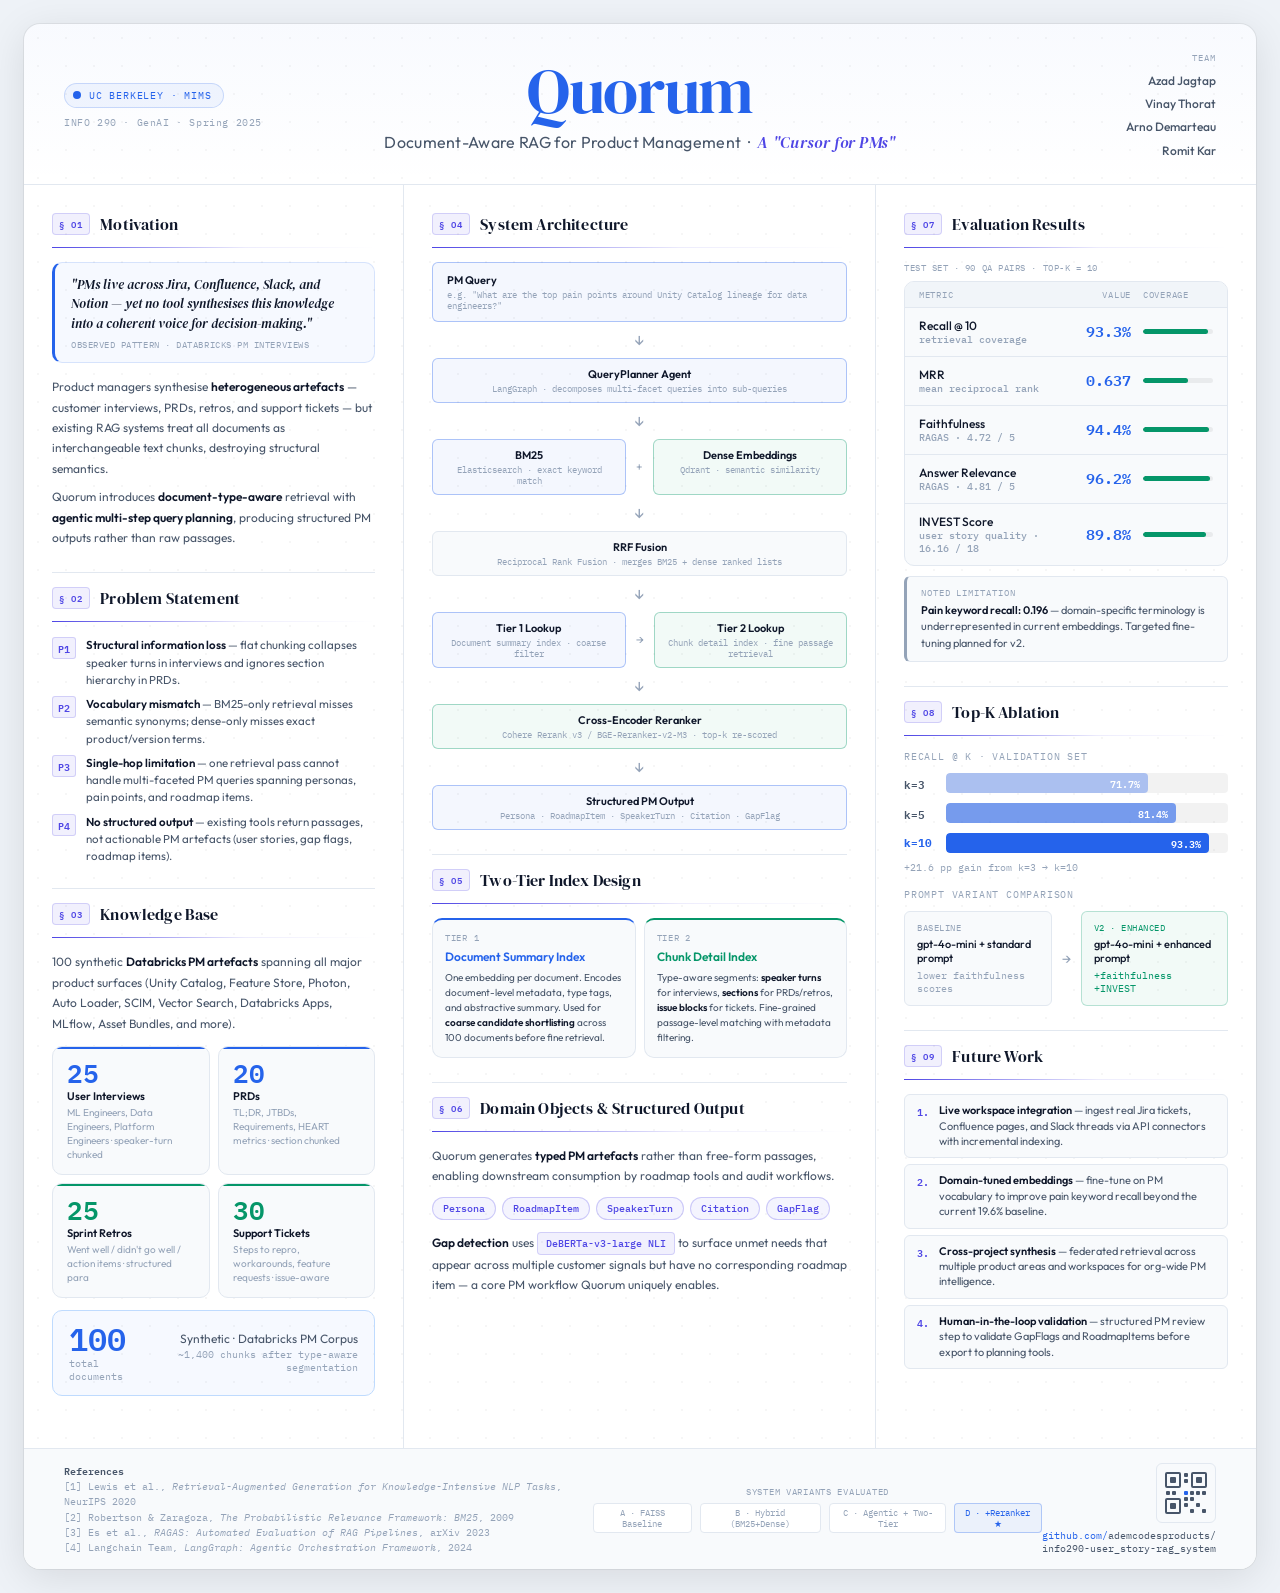
==== commit a452f820: "Revert "Update poster: print-friendly styling and corrected architecture" This reverts commit 92e4cd" ====
--- a/quorum_poster.html
+++ b/quorum_poster.html
@@ -10,26 +10,21 @@
 
   <style>
     /* ─── TOKENS ──────────────────────────────────────────────── */
-    /* Color system (each colour carries one consistent meaning):
-        BLUE   (--accent)  → System / Architecture / Pipeline
-        GREEN  (--accent2) → Results / Metrics / Positive outcomes
-        INDIGO (--accent3) → Schema / Sections / Categories
-       Text colours are deliberately dark so the poster prints legibly. */
     :root {
       --bg:          #FFFFFF;
-      --surface:     #F4F6FB;
-      --surface-hi:  #E8ECF4;
-      --border:      #CBD5E1;
-      --border-accent: #93C5FD;
-
-      --text-primary:   #0B1220;   /* near-black — headings & emphasis */
-      --text-secondary: #1E293B;   /* dark slate — body text (print-safe) */
-      --text-dim:       #475569;   /* mid slate — labels & captions (print-safe) */
-
-      /* 3 accent colors with dedicated meaning */
-      --accent:  #1D4ED8;          /* BLUE   · system / architecture */
-      --accent2: #047857;          /* GREEN  · results / metrics */
-      --accent3: #3730A3;          /* INDIGO · schema / sections */
+      --surface:     #F8FAFC;
+      --surface-hi:  #F1F5F9;
+      --border:      #E2E8F0;
+      --border-accent: #BFDBFE;
+
+      --text-primary:   #0F172A;
+      --text-secondary: #475569;
+      --text-dim:       #94A3B8;
+
+      /* 3 accent colors only */
+      --accent:  #2563EB;   /* blue  — architecture, key UI */
+      --accent2: #059669;   /* green — results, positive */
+      --accent3: #4F46E5;   /* indigo — section nums, chips */
 
       --font-display: 'DM Serif Display', serif;
       --font-body:    'Outfit', sans-serif;
@@ -62,7 +57,7 @@
       position: relative;
       overflow: hidden;
       border-radius: var(--r-lg);
-      box-shadow: 0 8px 40px rgba(0,0,0,0.10), 0 0 0 1px rgba(0,0,0,0.12);
+      box-shadow: 0 8px 40px rgba(0,0,0,0.10), 0 0 0 1px rgba(0,0,0,0.06);
     }
 
     /* subtle dot-grid texture */
@@ -85,7 +80,7 @@
       align-items: center;
       padding: 28px 40px 24px;
       border-bottom: 1px solid var(--border);
-      background: linear-gradient(180deg, rgba(29,78,216,0.06) 0%, transparent 100%);
+      background: linear-gradient(180deg, rgba(37,99,235,0.03) 0%, transparent 100%);
       gap: 20px;
     }
 
@@ -99,8 +94,8 @@
       display: inline-flex;
       align-items: center;
       gap: 8px;
-      background: rgba(29,78,216,0.06);
-      border: 1px solid rgba(29,78,216,0.2);
+      background: rgba(37,99,235,0.06);
+      border: 1px solid rgba(37,99,235,0.2);
       border-radius: 20px;
       padding: 5px 12px 5px 8px;
       width: fit-content;
@@ -210,8 +205,8 @@
       font-weight: 600;
       color: var(--accent3);
       letter-spacing: 0.12em;
-      background: rgba(55,48,163,0.13);
-      border: 1px solid rgba(55,48,163,0.2);
+      background: rgba(79,70,229,0.08);
+      border: 1px solid rgba(79,70,229,0.2);
       border-radius: 4px;
       padding: 2px 6px;
     }
@@ -226,7 +221,7 @@
 
     .section-rule {
       height: 1px;
-      background: linear-gradient(90deg, var(--accent3) 0%, rgba(55,48,163,0.2) 60%, transparent 100%);
+      background: linear-gradient(90deg, var(--accent3) 0%, rgba(79,70,229,0.1) 60%, transparent 100%);
       margin-bottom: 14px;
     }
 
@@ -248,8 +243,8 @@
       border-radius: 4px;
       font-weight: 500;
     }
-    .tag-accent  { background: rgba(29,78,216,0.08); color: var(--accent); border: 1px solid rgba(29,78,216,0.2); }
-    .tag-accent3 { background: rgba(55,48,163,0.13); color: var(--accent3); border: 1px solid rgba(55,48,163,0.2); }
+    .tag-accent  { background: rgba(37,99,235,0.08); color: var(--accent); border: 1px solid rgba(37,99,235,0.2); }
+    .tag-accent3 { background: rgba(79,70,229,0.08); color: var(--accent3); border: 1px solid rgba(79,70,229,0.2); }
 
     /* ─── CORPUS CARDS ────────────────────────────────────────── */
     .corpus-grid {
@@ -275,11 +270,10 @@
       height: 2px;
     }
 
-    /* Corpus cards = document categories → indigo (schema / sections) */
     .corpus-card.interviews::before,
-    .corpus-card.prds::before,
+    .corpus-card.prds::before        { background: var(--accent); }
     .corpus-card.retros::before,
-    .corpus-card.tickets::before     { background: var(--accent3); }
+    .corpus-card.tickets::before     { background: var(--accent2); }
 
     .corpus-card-count {
       font-family: var(--font-mono);
@@ -287,8 +281,11 @@
       font-weight: 600;
       line-height: 1;
       margin-bottom: 4px;
-      color: var(--accent3);
-    }
+      color: var(--accent);
+    }
+
+    .corpus-card.retros  .corpus-card-count,
+    .corpus-card.tickets .corpus-card-count { color: var(--accent2); }
 
     .corpus-card-label {
       font-size: 11px;
@@ -305,7 +302,7 @@
 
     .corpus-total {
       margin-top: 12px;
-      background: rgba(29,78,216,0.08);
+      background: rgba(37,99,235,0.04);
       border: 1px solid var(--border-accent);
       border-radius: var(--r-md);
       padding: 12px 16px;
@@ -351,14 +348,14 @@
     }
 
     .arch-box.primary {
-      border-color: rgba(29,78,216,0.35);
-      background: rgba(29,78,216,0.09);
+      border-color: rgba(37,99,235,0.35);
+      background: rgba(37,99,235,0.05);
       color: var(--accent);
     }
 
     .arch-box.positive {
-      border-color: rgba(4,120,87,0.35);
-      background: rgba(4,120,87,0.09);
+      border-color: rgba(5,150,105,0.35);
+      background: rgba(5,150,105,0.05);
       color: var(--accent2);
     }
 
@@ -432,8 +429,8 @@
       padding: 4px 10px;
       border-radius: 20px;
       font-weight: 500;
-      border: 1px solid rgba(55,48,163,0.25);
-      background: rgba(55,48,163,0.10);
+      border: 1px solid rgba(79,70,229,0.25);
+      background: rgba(79,70,229,0.06);
       color: var(--accent3);
     }
 
@@ -495,7 +492,7 @@
 
     .metric-row-bar-wrap {
       height: 5px;
-      background: rgba(0,0,0,0.12);
+      background: rgba(0,0,0,0.06);
       border-radius: 3px;
       overflow: hidden;
     }
@@ -565,7 +562,7 @@
     .ablation-bar-bg {
       flex: 1;
       height: 20px;
-      background: rgba(0,0,0,0.10);
+      background: rgba(0,0,0,0.05);
       border-radius: 4px;
       overflow: hidden;
     }
@@ -579,8 +576,8 @@
       padding-right: 8px;
     }
 
-    .ablation-bar-fill.low  { background: rgba(29,78,216,0.35); }
-    .ablation-bar-fill.mid  { background: rgba(29,78,216,0.60); }
+    .ablation-bar-fill.low  { background: rgba(37,99,235,0.35); }
+    .ablation-bar-fill.mid  { background: rgba(37,99,235,0.60); }
     .ablation-bar-fill.high { background: var(--accent); }
 
     .ablation-bar-label {
@@ -621,8 +618,8 @@
 
     /* ─── MOTIVATION CALLOUT ──────────────────────────────────── */
     .callout {
-      background: rgba(29,78,216,0.08);
-      border: 1px solid rgba(29,78,216,0.15);
+      background: rgba(37,99,235,0.04);
+      border: 1px solid rgba(37,99,235,0.15);
       border-left: 3px solid var(--accent);
       border-radius: var(--r-md);
       padding: 12px 16px;
@@ -664,8 +661,8 @@
       font-size: 10px;
       font-weight: 600;
       color: var(--accent3);
-      background: rgba(55,48,163,0.13);
-      border: 1px solid rgba(55,48,163,0.2);
+      background: rgba(79,70,229,0.08);
+      border: 1px solid rgba(79,70,229,0.2);
       border-radius: 3px;
       padding: 1px 5px;
       flex-shrink: 0;
@@ -729,8 +726,8 @@
 
     .variant-chip.active {
       color: var(--accent);
-      border-color: rgba(29,78,216,0.3);
-      background: rgba(29,78,216,0.06);
+      border-color: rgba(37,99,235,0.3);
+      background: rgba(37,99,235,0.06);
     }
 
     .footer-github {
@@ -775,8 +772,8 @@
     }
 
     .vc-box.active {
-      background: rgba(4,120,87,0.09);
-      border-color: rgba(4,120,87,0.25);
+      background: rgba(5,150,105,0.05);
+      border-color: rgba(5,150,105,0.25);
     }
 
     .vc-label {
@@ -804,59 +801,6 @@
     }
 
     .vc-box.active .vc-note { color: var(--accent2); }
-
-    /* ─── COLOUR LEGEND (small, header-area) ──────────────────── */
-    .color-legend {
-      display: flex;
-      gap: 14px;
-      justify-content: center;
-      margin-top: 10px;
-      font-family: var(--font-mono);
-      font-size: 9.5px;
-      color: var(--text-dim);
-      letter-spacing: 0.04em;
-      text-transform: uppercase;
-    }
-    .color-legend-item { display: inline-flex; align-items: center; gap: 6px; }
-    .color-legend-swatch {
-      width: 10px; height: 10px;
-      border-radius: 2px;
-      flex-shrink: 0;
-      border: 1px solid rgba(0,0,0,0.12);
-    }
-    .color-legend-swatch.sys     { background: var(--accent); }
-    .color-legend-swatch.results { background: var(--accent2); }
-    .color-legend-swatch.schema  { background: var(--accent3); }
-
-    /* ─── PRINT STYLESHEET ────────────────────────────────────── */
-    @media print {
-      @page { size: 1800px 1240px; margin: 0; }
-      *,
-      *::before,
-      *::after {
-        -webkit-print-color-adjust: exact !important;
-                print-color-adjust: exact !important;
-        color-adjust: exact !important;
-      }
-      body {
-        background: #FFFFFF !important;
-        padding: 0 !important;
-        min-height: auto !important;
-      }
-      .poster {
-        box-shadow: none !important;
-        border-radius: 0 !important;
-        width: 1800px !important;
-        min-height: 1240px !important;
-      }
-      /* Drop the dot-grid pattern: it can muddy fine text on cheap printers. */
-      .poster::before { display: none !important; }
-      /* Slightly stronger borders for paper. */
-      header, footer, .col, .metric-row, .corpus-card, .tier-card,
-      .arch-box, .future-item, .limitation-box, .vc-box, .variant-chip {
-        border-color: #94A3B8 !important;
-      }
-    }
   </style>
 </head>
 <body>
@@ -869,7 +813,7 @@
         <span class="inst-dot"></span>
         <span>UC Berkeley · MIMS</span>
       </div>
-      <div class="course-tag">INFO 290 · GenAI · Spring 2026</div>
+      <div class="course-tag">INFO 290 · GenAI · Spring 2025</div>
     </div>
 
     <div class="header-center">
@@ -877,11 +821,6 @@
       <div class="poster-subtitle">
         Document-Aware RAG for Product Management &nbsp;·&nbsp;
         <em>A "Cursor for PMs"</em>
-      </div>
-      <div class="color-legend">
-        <span class="color-legend-item"><span class="color-legend-swatch sys"></span>System / Architecture</span>
-        <span class="color-legend-item"><span class="color-legend-swatch results"></span>Results / Metrics</span>
-        <span class="color-legend-item"><span class="color-legend-swatch schema"></span>Schema / Sections</span>
       </div>
     </div>
 
@@ -1020,44 +959,6 @@
         <div class="section-rule"></div>
 
         <div class="arch-pipeline">
-          <!-- Indexing path (offline) -->
-          <div class="arch-row">
-            <div class="arch-box primary" style="text-align:left; padding: 10px 14px;">
-              <strong>PM Corpus</strong>
-              <div class="arch-box-subtitle">100 docs · interviews · retros · PRDs · tickets · meeting notes</div>
-            </div>
-          </div>
-
-          <div style="display:flex; justify-content:center; color:var(--text-dim); font-size:16px; padding: 2px 0;">↓</div>
-
-          <div class="arch-row">
-            <div class="arch-box primary">
-              <strong>Document-Aware Parser &amp; Chunker</strong>
-              <div class="arch-box-subtitle">type-specific rules · chunk_size = 400 · overlap = 80 · 163 chunks</div>
-            </div>
-          </div>
-
-          <div style="display:flex; justify-content:center; color:var(--text-dim); font-size:16px; padding: 2px 0;">↓</div>
-
-          <div class="arch-row">
-            <div class="arch-box primary">
-              <strong>OpenAI text-embedding-3-small</strong>
-              <div class="arch-box-subtitle">1536-dim dense embeddings · per-chunk metadata preserved</div>
-            </div>
-          </div>
-
-          <div style="display:flex; justify-content:center; color:var(--text-dim); font-size:16px; padding: 2px 0;">↓</div>
-
-          <div class="arch-row">
-            <div class="arch-box positive">
-              <strong>ChromaDB Vector Index</strong>
-              <div class="arch-box-subtitle">cosine similarity · doc_type / source_file / role metadata</div>
-            </div>
-          </div>
-
-          <div style="display:flex; justify-content:center; color:var(--text-dim); font-size:16px; padding: 6px 0 4px; text-transform:uppercase; font-family:var(--font-mono); font-size:9px; letter-spacing:0.1em;">— query time —</div>
-
-          <!-- Query path (online) -->
           <div class="arch-row">
             <div class="arch-box primary" style="text-align:left; padding: 10px 14px;">
               <strong>PM Query</strong>
@@ -1068,9 +969,9 @@
           <div style="display:flex; justify-content:center; color:var(--text-dim); font-size:16px; padding: 2px 0;">↓</div>
 
           <div class="arch-row">
-            <div class="arch-box positive">
-              <strong>Top-k Retrieval</strong>
-              <div class="arch-box-subtitle">k = 10 · returns numbered evidence block with source citations</div>
+            <div class="arch-box primary">
+              <strong>QueryPlanner Agent</strong>
+              <div class="arch-box-subtitle">LangGraph · decomposes multi-facet queries into sub-queries</div>
             </div>
           </div>
 
@@ -1078,13 +979,36 @@
 
           <div class="arch-pair">
             <div class="arch-box primary">
-              <strong>gpt-4o-mini</strong>
-              <div class="arch-box-subtitle">V1 baseline · V2 enhanced prompt</div>
-            </div>
-            <div style="display:flex; align-items:center; color:var(--text-dim); font-size:12px; flex-shrink:0; padding:0 4px;">|</div>
+              <strong>BM25</strong>
+              <div class="arch-box-subtitle">Elasticsearch · exact keyword match</div>
+            </div>
+            <div style="display:flex; align-items:center; color:var(--text-dim); font-size:12px; flex-shrink:0; padding:0 4px;">+</div>
+            <div class="arch-box positive">
+              <strong>Dense Embeddings</strong>
+              <div class="arch-box-subtitle">Qdrant · semantic similarity</div>
+            </div>
+          </div>
+
+          <div style="display:flex; justify-content:center; color:var(--text-dim); font-size:16px; padding: 2px 0;">↓</div>
+
+          <div class="arch-row">
+            <div class="arch-box">
+              <strong>RRF Fusion</strong>
+              <div class="arch-box-subtitle">Reciprocal Rank Fusion · merges BM25 + dense ranked lists</div>
+            </div>
+          </div>
+
+          <div style="display:flex; justify-content:center; color:var(--text-dim); font-size:16px; padding: 2px 0;">↓</div>
+
+          <div class="arch-pair">
             <div class="arch-box primary">
-              <strong>gpt-4o</strong>
-              <div class="arch-box-subtitle">V3 · enhanced prompt · higher cost</div>
+              <strong>Tier 1 Lookup</strong>
+              <div class="arch-box-subtitle">Document summary index · coarse filter</div>
+            </div>
+            <div style="display:flex; align-items:center; color:var(--text-dim); font-size:12px; flex-shrink:0; padding:0 4px;">→</div>
+            <div class="arch-box positive">
+              <strong>Tier 2 Lookup</strong>
+              <div class="arch-box-subtitle">Chunk detail index · fine passage retrieval</div>
             </div>
           </div>
 
@@ -1092,8 +1016,17 @@
 
           <div class="arch-row">
             <div class="arch-box positive">
-              <strong>Constrained JSON Output</strong>
-              <div class="arch-box-subtitle">pain_points (severity + sources) · user_stories (Connextra) · summary</div>
+              <strong>Cross-Encoder Reranker</strong>
+              <div class="arch-box-subtitle">Cohere Rerank v3 / BGE-Reranker-v2-M3 · top-k re-scored</div>
+            </div>
+          </div>
+
+          <div style="display:flex; justify-content:center; color:var(--text-dim); font-size:16px; padding: 2px 0;">↓</div>
+
+          <div class="arch-row">
+            <div class="arch-box primary">
+              <strong>Structured PM Output</strong>
+              <div class="arch-box-subtitle">Persona · RoadmapItem · SpeakerTurn · Citation · GapFlag</div>
             </div>
           </div>
         </div>
